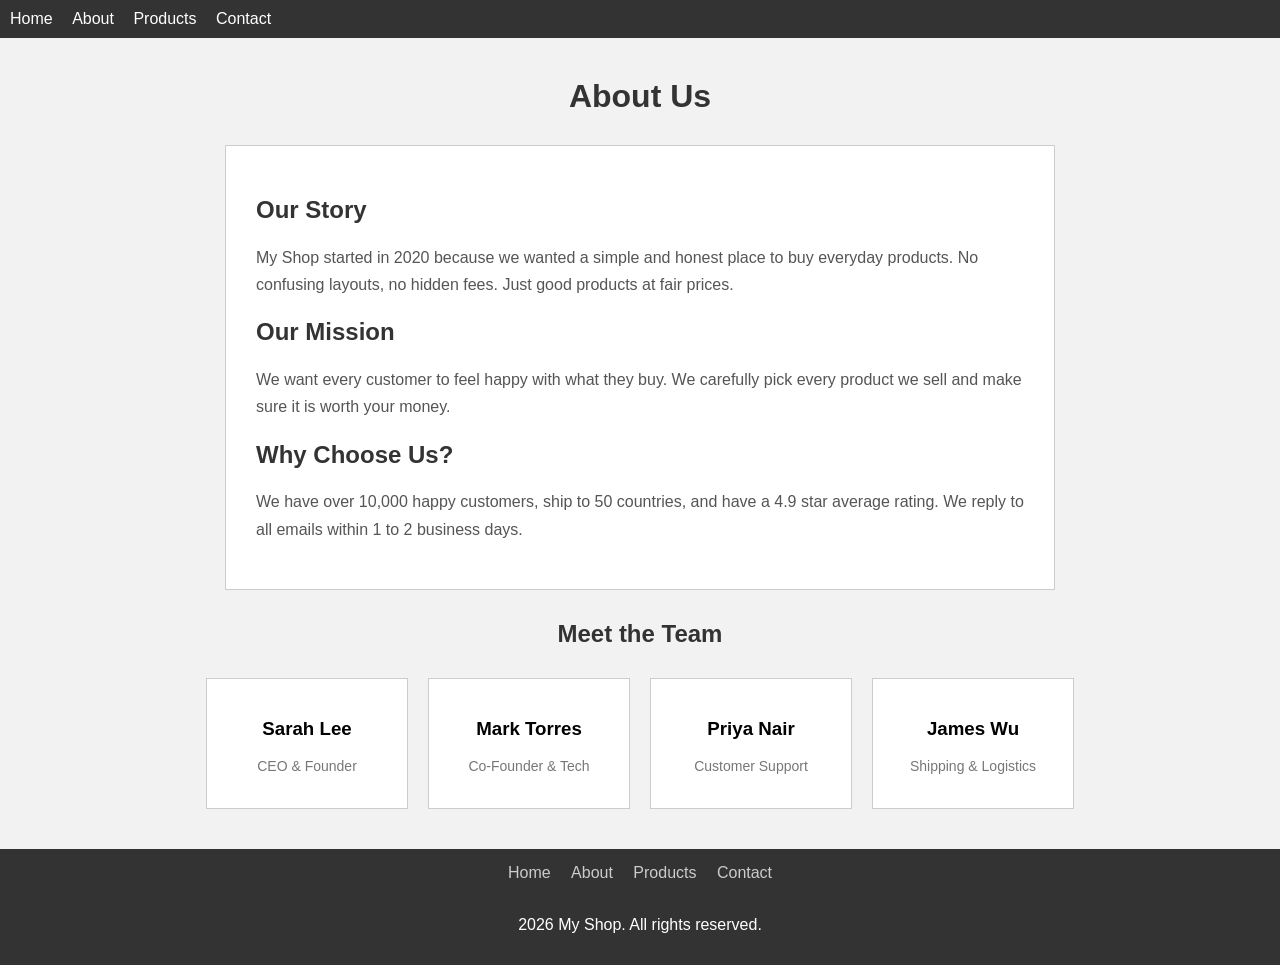
==== about.html @ c324acf4 "Project Start Starting html files for the group project" ====
<!DOCTYPE html>
<html>
<head>
  <title>My Shop - About</title>
  <style>
    body {
      font-family: Arial, sans-serif;
      background-color: #f2f2f2;
      margin: 0;
      padding: 0;
    }

    nav {
      background-color: #333;
      padding: 10px;
    }

    nav a {
      color: white;
      text-decoration: none;
      margin-right: 15px;
      font-size: 16px;
    }

    nav a:hover {
      text-decoration: underline;
    }

    h1 {
      text-align: center;
      margin-top: 40px;
      color: #333;
    }

    .content {
      background-color: white;
      border: 1px solid #ccc;
      padding: 30px;
      margin: 30px auto;
      width: 60%;
    }

    .content h2 {
      color: #333;
      margin-top: 20px;
    }

    .content p {
      color: #555;
      line-height: 1.7;
    }

    .team {
      display: flex;
      justify-content: center;
      gap: 20px;
      margin: 30px;
      flex-wrap: wrap;
    }

    .team-member {
      background-color: white;
      border: 1px solid #ccc;
      padding: 20px;
      width: 160px;
      text-align: center;
    }

    .team-member p {
      color: #777;
      font-size: 14px;
    }

    footer {
      background-color: #333;
      color: white;
      text-align: center;
      padding: 15px;
      margin-top: 40px;
    }

    footer a {
      color: #ccc;
      text-decoration: none;
      margin: 0 8px;
    }
  </style>
</head>
<body>

  <!-- Navigation -->
  <nav>
    <a href="index.html">Home</a>
    <a href="about.html">About</a>
    <a href="products.html">Products</a>
    <a href="contact.html">Contact</a>
  </nav>

  <h1>About Us</h1>

  <!-- About text -->
  <div class="content">
    <h2>Our Story</h2>
    <p>My Shop started in 2020 because we wanted a simple and honest place to buy everyday products. No confusing layouts, no hidden fees. Just good products at fair prices.</p>

    <h2>Our Mission</h2>
    <p>We want every customer to feel happy with what they buy. We carefully pick every product we sell and make sure it is worth your money.</p>

    <h2>Why Choose Us?</h2>
    <p>We have over 10,000 happy customers, ship to 50 countries, and have a 4.9 star average rating. We reply to all emails within 1 to 2 business days.</p>
  </div>

  <!-- Team section -->
  <h2 style="text-align: center; color: #333;">Meet the Team</h2>
  <div class="team">
    <div class="team-member">
      <h3>Sarah Lee</h3>
      <p>CEO & Founder</p>
    </div>
    <div class="team-member">
      <h3>Mark Torres</h3>
      <p>Co-Founder & Tech</p>
    </div>
    <div class="team-member">
      <h3>Priya Nair</h3>
      <p>Customer Support</p>
    </div>
    <div class="team-member">
      <h3>James Wu</h3>
      <p>Shipping & Logistics</p>
    </div>
  </div>

  <!-- Footer -->
  <footer>
    <a href="index.html">Home</a>
    <a href="about.html">About</a>
    <a href="products.html">Products</a>
    <a href="contact.html">Contact</a>
    <br><br>
    <p>2026 My Shop. All rights reserved.</p>
  </footer>

</body>
</html>
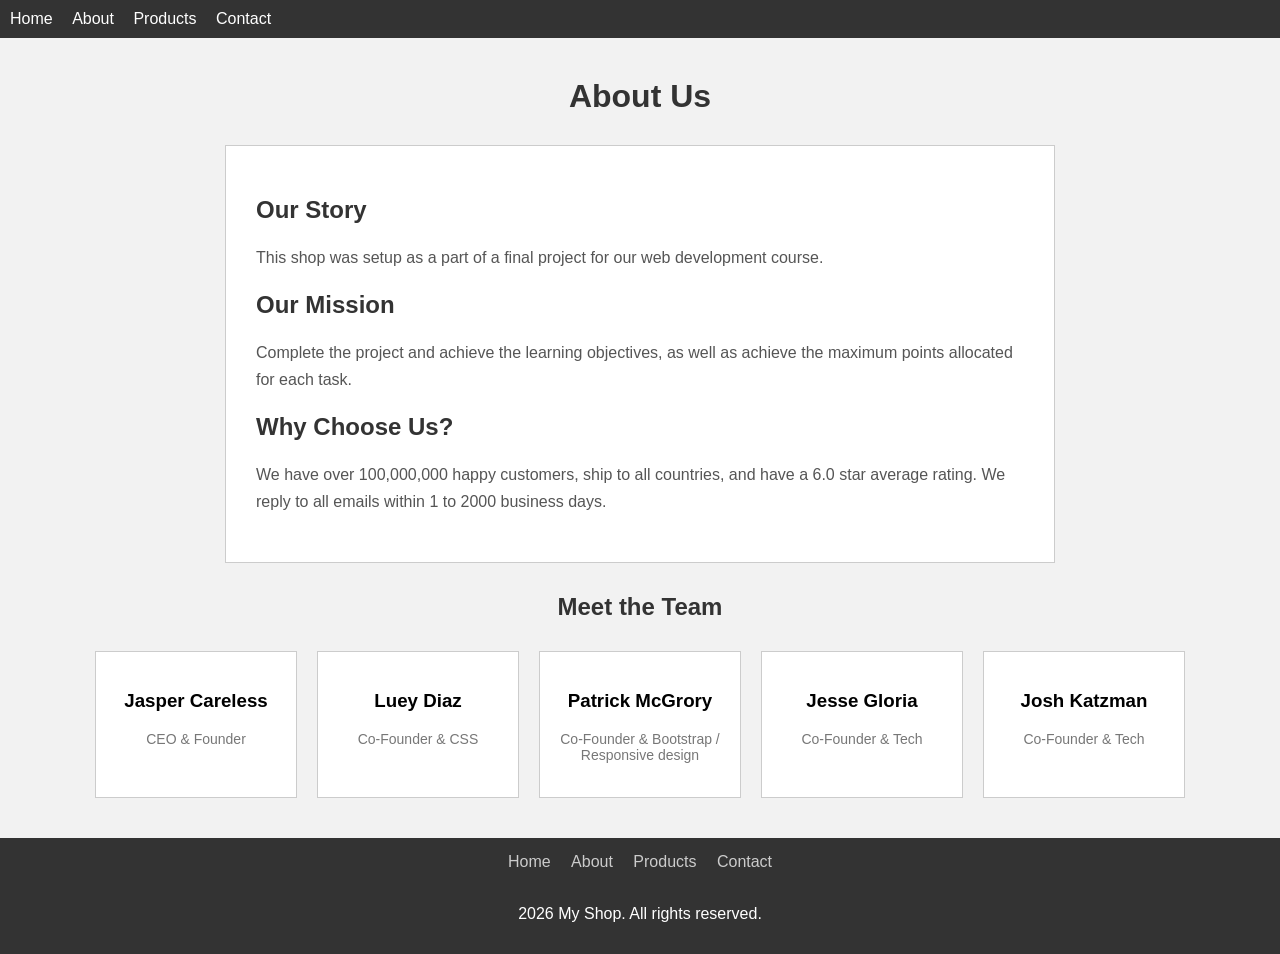
==== commit 8ee20079: "Updated to be funnier and simpler to work on Updated to be a little more funny, as well as including" ====
--- a/about.html
+++ b/about.html
@@ -1,7 +1,7 @@
 <!DOCTYPE html>
 <html>
 <head>
-  <title>My Shop - About</title>
+  <title>Our Shop - About</title>
   <style>
     body {
       font-family: Arial, sans-serif;
@@ -101,33 +101,37 @@
   <!-- About text -->
   <div class="content">
     <h2>Our Story</h2>
-    <p>My Shop started in 2020 because we wanted a simple and honest place to buy everyday products. No confusing layouts, no hidden fees. Just good products at fair prices.</p>
+    <p>This shop was setup as a part of a final project for our web development course.</p>
 
     <h2>Our Mission</h2>
-    <p>We want every customer to feel happy with what they buy. We carefully pick every product we sell and make sure it is worth your money.</p>
+    <p>Complete the project and achieve the learning objectives, as well as achieve the maximum points allocated for each task.</p>
 
     <h2>Why Choose Us?</h2>
-    <p>We have over 10,000 happy customers, ship to 50 countries, and have a 4.9 star average rating. We reply to all emails within 1 to 2 business days.</p>
+    <p>We have over 100,000,000 happy customers, ship to all countries, and have a 6.0 star average rating. We reply to all emails within 1 to 2000 business days.</p>
   </div>
 
   <!-- Team section -->
   <h2 style="text-align: center; color: #333;">Meet the Team</h2>
   <div class="team">
     <div class="team-member">
-      <h3>Sarah Lee</h3>
+      <h3>Jasper Careless</h3>
       <p>CEO & Founder</p>
     </div>
     <div class="team-member">
-      <h3>Mark Torres</h3>
+      <h3>Luey Diaz</h3>
+      <p>Co-Founder & CSS</p>
+    </div>
+    <div class="team-member">
+      <h3>Patrick McGrory</h3>
+      <p>Co-Founder & Bootstrap / Responsive design</p>
+    </div>
+    <div class="team-member">
+      <h3>Jesse Gloria</h3>
       <p>Co-Founder & Tech</p>
     </div>
     <div class="team-member">
-      <h3>Priya Nair</h3>
-      <p>Customer Support</p>
-    </div>
-    <div class="team-member">
-      <h3>James Wu</h3>
-      <p>Shipping & Logistics</p>
+      <h3>Josh Katzman</h3>
+      <p>Co-Founder & Tech</p>
     </div>
   </div>
 
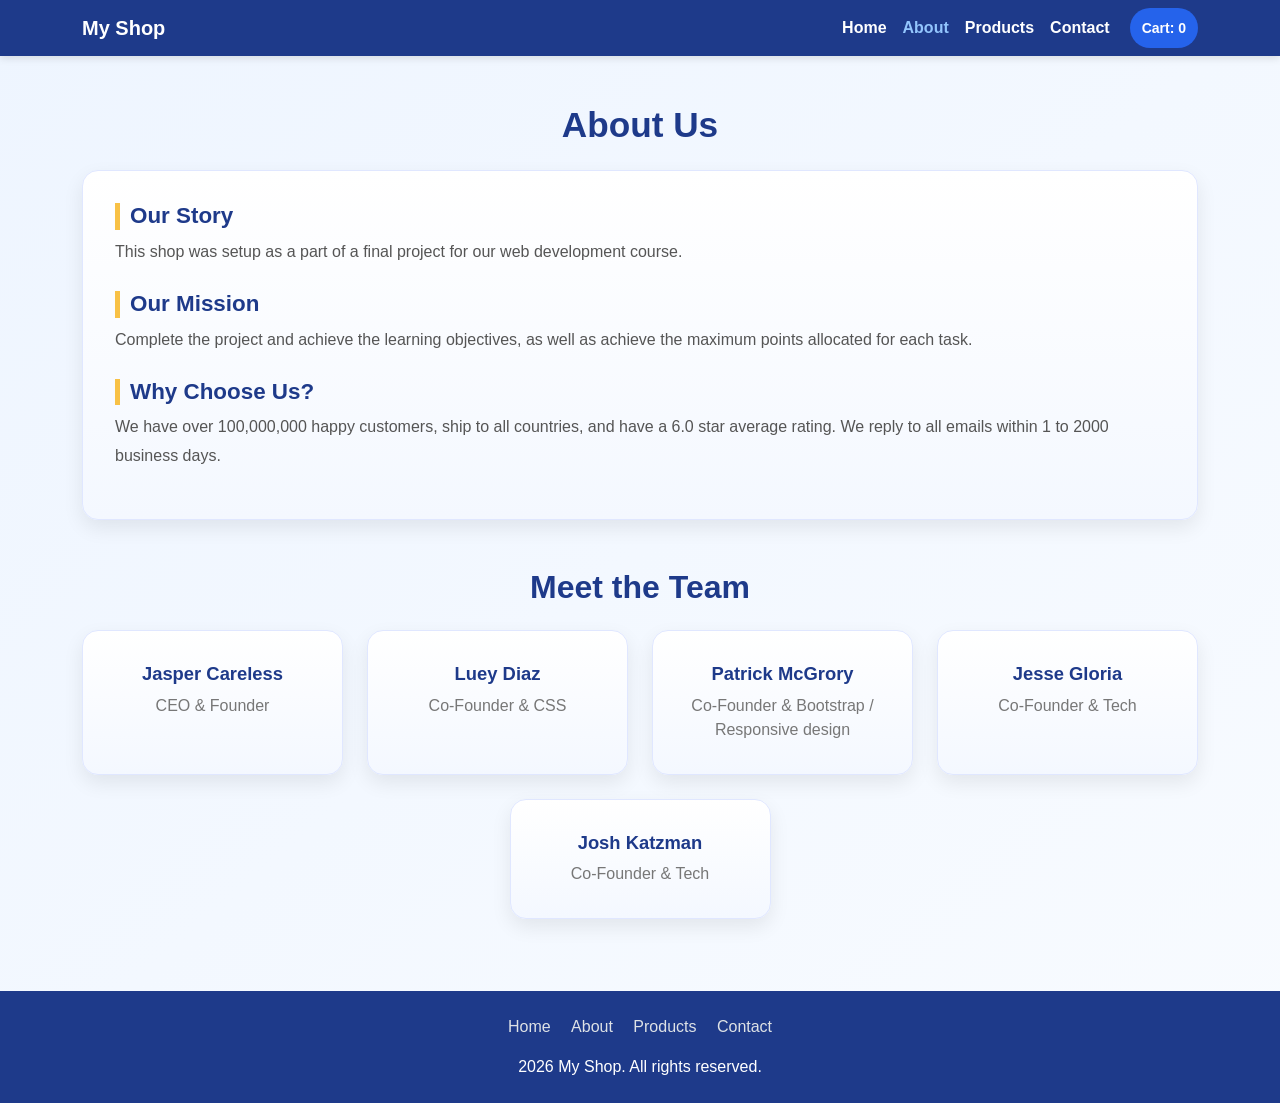
==== commit 3603fc04: "Add files via upload Here is my js and css with additional tweaks to the html." ====
--- a/about.html
+++ b/about.html
@@ -1,149 +1,114 @@
 <!DOCTYPE html>
-<html>
+<html lang="en">
 <head>
+  <meta charset="UTF-8" />
+  <meta name="viewport" content="width=device-width, initial-scale=1.0" />
   <title>Our Shop - About</title>
-  <style>
-    body {
-      font-family: Arial, sans-serif;
-      background-color: #f2f2f2;
-      margin: 0;
-      padding: 0;
-    }
 
-    nav {
-      background-color: #333;
-      padding: 10px;
-    }
-
-    nav a {
-      color: white;
-      text-decoration: none;
-      margin-right: 15px;
-      font-size: 16px;
-    }
-
-    nav a:hover {
-      text-decoration: underline;
-    }
-
-    h1 {
-      text-align: center;
-      margin-top: 40px;
-      color: #333;
-    }
-
-    .content {
-      background-color: white;
-      border: 1px solid #ccc;
-      padding: 30px;
-      margin: 30px auto;
-      width: 60%;
-    }
-
-    .content h2 {
-      color: #333;
-      margin-top: 20px;
-    }
-
-    .content p {
-      color: #555;
-      line-height: 1.7;
-    }
-
-    .team {
-      display: flex;
-      justify-content: center;
-      gap: 20px;
-      margin: 30px;
-      flex-wrap: wrap;
-    }
-
-    .team-member {
-      background-color: white;
-      border: 1px solid #ccc;
-      padding: 20px;
-      width: 160px;
-      text-align: center;
-    }
-
-    .team-member p {
-      color: #777;
-      font-size: 14px;
-    }
-
-    footer {
-      background-color: #333;
-      color: white;
-      text-align: center;
-      padding: 15px;
-      margin-top: 40px;
-    }
-
-    footer a {
-      color: #ccc;
-      text-decoration: none;
-      margin: 0 8px;
-    }
-  </style>
+  <!-- Bootstrap -->
+  <link
+    href="https://cdn.jsdelivr.net/npm/bootstrap@5.3.3/dist/css/bootstrap.min.css"
+    rel="stylesheet"
+  />
+  <link rel="stylesheet" href="styles.css" />
 </head>
 <body>
 
-  <!-- Navigation -->
-  <nav>
+  <nav class="navbar navbar-expand-lg custom-navbar">
+    <div class="container">
+      <a class="navbar-brand" href="index.html">My Shop</a>
+      <button class="navbar-toggler bg-light" type="button" data-bs-toggle="collapse" data-bs-target="#mainNav">
+        <span class="navbar-toggler-icon"></span>
+      </button>
+
+      <div class="collapse navbar-collapse" id="mainNav">
+        <div class="navbar-nav ms-auto">
+          <a class="nav-link" href="index.html">Home</a>
+          <a class="nav-link" href="about.html">About</a>
+          <a class="nav-link" href="products.html">Products</a>
+          <a class="nav-link" href="contact.html">Contact</a> 
+          <a href="cart.html" id="cart-count" class="cart-badge">Cart: 0</a>
+        </div>
+      </div>
+    </div>
+  </nav>
+
+  <div class="container py-5">
+    <h1 class="page-title text-center mb-4">About Us</h1>
+
+    <div class="content-box mx-auto">
+      <h2>Our Story</h2>
+      <p>This shop was setup as a part of a final project for our web development course.</p>
+
+      <h2>Our Mission</h2>
+      <p>Complete the project and achieve the learning objectives, as well as achieve the maximum points allocated for each task.</p>
+
+      <h2>Why Choose Us?</h2>
+      <p>We have over 100,000,000 happy customers, ship to all countries, and have a 6.0 star average rating. We reply to all emails within 1 to 2000 business days.</p>
+    </div>
+  </div>
+
+  <div class="container pb-5">
+    <h2 class="text-center team-title mb-4">Meet the Team</h2>
+    <div class="row g-4 justify-content-center">
+      <div class="col-sm-6 col-md-4 col-lg-3">
+        <div class="card team-card text-center p-3">
+          <div class="card-body">
+            <h3>Jasper Careless</h3>
+            <p>CEO & Founder</p>
+          </div>
+        </div>
+      </div>
+
+      <div class="col-sm-6 col-md-4 col-lg-3">
+        <div class="card team-card text-center p-3">
+          <div class="card-body">
+            <h3>Luey Diaz</h3>
+            <p>Co-Founder & CSS</p>
+          </div>
+        </div>
+      </div>
+
+      <div class="col-sm-6 col-md-4 col-lg-3">
+        <div class="card team-card text-center p-3">
+          <div class="card-body">
+            <h3>Patrick McGrory</h3>
+            <p>Co-Founder & Bootstrap / Responsive design</p>
+          </div>
+        </div>
+      </div>
+
+      <div class="col-sm-6 col-md-4 col-lg-3">
+        <div class="card team-card text-center p-3">
+          <div class="card-body">
+            <h3>Jesse Gloria</h3>
+            <p>Co-Founder & Tech</p>
+          </div>
+        </div>
+      </div>
+
+      <div class="col-sm-6 col-md-4 col-lg-3">
+        <div class="card team-card text-center p-3">
+          <div class="card-body">
+            <h3>Josh Katzman</h3>
+            <p>Co-Founder & Tech</p>
+          </div>
+        </div>
+      </div>
+    </div>
+  </div>
+
+  <footer class="text-center py-4 mt-4">
     <a href="index.html">Home</a>
     <a href="about.html">About</a>
     <a href="products.html">Products</a>
     <a href="contact.html">Contact</a>
-  </nav>
-
-  <h1>About Us</h1>
-
-  <!-- About text -->
-  <div class="content">
-    <h2>Our Story</h2>
-    <p>This shop was setup as a part of a final project for our web development course.</p>
-
-    <h2>Our Mission</h2>
-    <p>Complete the project and achieve the learning objectives, as well as achieve the maximum points allocated for each task.</p>
-
-    <h2>Why Choose Us?</h2>
-    <p>We have over 100,000,000 happy customers, ship to all countries, and have a 6.0 star average rating. We reply to all emails within 1 to 2000 business days.</p>
-  </div>
-
-  <!-- Team section -->
-  <h2 style="text-align: center; color: #333;">Meet the Team</h2>
-  <div class="team">
-    <div class="team-member">
-      <h3>Jasper Careless</h3>
-      <p>CEO & Founder</p>
+    <div class="mt-3">
+      <p class="mb-0">2026 My Shop. All rights reserved.</p>
     </div>
-    <div class="team-member">
-      <h3>Luey Diaz</h3>
-      <p>Co-Founder & CSS</p>
-    </div>
-    <div class="team-member">
-      <h3>Patrick McGrory</h3>
-      <p>Co-Founder & Bootstrap / Responsive design</p>
-    </div>
-    <div class="team-member">
-      <h3>Jesse Gloria</h3>
-      <p>Co-Founder & Tech</p>
-    </div>
-    <div class="team-member">
-      <h3>Josh Katzman</h3>
-      <p>Co-Founder & Tech</p>
-    </div>
-  </div>
-
-  <!-- Footer -->
-  <footer>
-    <a href="index.html">Home</a>
-    <a href="about.html">About</a>
-    <a href="products.html">Products</a>
-    <a href="contact.html">Contact</a>
-    <br><br>
-    <p>2026 My Shop. All rights reserved.</p>
   </footer>
 
+  <script src="script.js"></script>
+  <script src="https://cdn.jsdelivr.net/npm/bootstrap@5.3.3/dist/js/bootstrap.bundle.min.js"></script>
 </body>
-</html>
+</html>
--- a/styles.css
+++ b/styles.css
@@ -0,0 +1,414 @@
+:root {
+  --bg: linear-gradient(to bottom right, #eef5ff, #f8fbff);
+  --nav: #1e3a8a;
+  --nav-hover: #93c5fd;
+  --btn: #2563eb;
+  --btn-hover: #1e40af;
+  --text-dark: #1e3a8a;
+  --text-body: #555;
+  --text-soft: #777;
+  --card-bg: linear-gradient(180deg, #ffffff, #f4f8ff);
+  --card-border: #e0e7ff;
+  --success-bg: #d1e7dd;
+  --success-border: #badbcc;
+  --success-text: #0f5132;
+  --shadow: 0 8px 20px rgba(0, 0, 0, 0.08);
+  --shadow-hover: 0 12px 26px rgba(0, 0, 0, 0.12);
+  --radius-lg: 16px;
+  --radius-md: 8px;
+}
+
+html {
+  scroll-behavior: smooth;
+}
+
+body {
+  font-family: Arial, sans-serif;
+  background: var(--bg);
+  color: #222;
+}
+
+/* Navbar */
+.custom-navbar,
+footer {
+  background-color: var(--nav);
+  color: white;
+}
+
+.custom-navbar {
+  box-shadow: 0 2px 8px rgba(0, 0, 0, 0.12);
+}
+
+.navbar-brand,
+.nav-link {
+  color: white !important;
+  font-weight: 600;
+}
+
+.nav-link:hover,
+.nav-link.active-link,
+footer a:hover {
+  color: var(--nav-hover) !important;
+}
+
+footer a {
+  color: #dee2e6;
+  text-decoration: none;
+  margin: 0 8px;
+}
+
+/* Shared text */
+.page-title,
+.team-title {
+  color: var(--text-dark);
+  font-weight: 700;
+}
+
+.page-title {
+  font-size: 2.2rem;
+}
+
+.page-subtitle,
+.content-box p,
+.contact-box p,
+.hero-box p {
+  color: var(--text-body);
+}
+
+/* Shared card styles */
+.hero-box,
+.content-box,
+.form-box,
+.contact-box,
+.team-card,
+.product-card,
+.feature-card,
+.cart-page-box,
+.checkout-box {
+  background: var(--card-bg);
+  border: 1px solid var(--card-border);
+  border-radius: var(--radius-lg);
+  box-shadow: var(--shadow);
+  transition: transform 0.25s ease, box-shadow 0.25s ease, background-color 0.25s ease;
+}
+
+.hero-box:hover,
+.content-box:hover,
+.form-box:hover,
+.contact-box:hover,
+.team-card:hover,
+.product-card:hover,
+.feature-card:hover {
+  transform: translateY(-4px);
+  box-shadow: var(--shadow-hover);
+}
+
+/* Section-specific spacing */
+.hero-box,
+.content-box,
+.form-box,
+.contact-box,
+.cart-page-box,
+.checkout-box {
+  padding: 2rem;
+}
+
+.hero-box {
+  padding: 3rem 2rem;
+}
+
+.team-card,
+.product-card,
+.feature-card {
+  height: 100%;
+}
+
+/* Headings inside cards */
+.hero-box h2,
+.feature-card h3,
+.team-card h3,
+.product-card h3,
+.contact-box h2,
+.content-box h2 {
+  color: var(--text-dark);
+  font-weight: 700;
+}
+
+.hero-box h2 {
+  margin-bottom: 1rem;
+}
+
+.feature-card h3 {
+  font-size: 1.25rem;
+}
+
+.team-card h3 {
+  font-size: 1.15rem;
+}
+
+.product-card h3 {
+  font-size: 1.2rem;
+}
+
+.contact-box h2 {
+  font-size: 1.5rem;
+  margin-bottom: 1rem;
+}
+
+.content-box h2 {
+  border-left: 5px solid #f8c146;
+  padding-left: 10px;
+  margin-top: 1.5rem;
+  font-size: 1.4rem;
+}
+
+.content-box h2:first-child {
+  margin-top: 0;
+}
+
+/* Paragraph/details */
+.hero-box p {
+  line-height: 1.7;
+}
+
+.content-box p {
+  line-height: 1.8;
+}
+
+.team-card p,
+.product-card p {
+  color: var(--text-soft);
+  margin-bottom: 0;
+}
+
+.product-card p {
+  font-size: 0.95rem;
+  min-height: 48px;
+}
+
+.feature-card p {
+  color: #666;
+  margin-bottom: 0;
+}
+
+/* Buttons */
+.shop-btn,
+.cart-btn,
+.send-btn,
+.clear-cart-btn,
+.remove-btn {
+  border: none;
+  font-weight: 600;
+  transition: 0.3s ease;
+}
+
+.shop-btn,
+.cart-btn,
+.send-btn {
+  background-color: var(--btn);
+  color: white;
+}
+
+.shop-btn:hover,
+.cart-btn:hover,
+.send-btn:hover {
+  background-color: var(--btn-hover);
+  color: white;
+  transform: translateY(-2px);
+}
+
+.cart-btn,
+.send-btn,
+.clear-cart-btn {
+  width: 100%;
+}
+
+.cart-btn,
+.send-btn,
+.clear-cart-btn {
+  padding: 10px 12px;
+  border-radius: var(--radius-md);
+}
+
+.send-btn {
+  padding: 12px;
+}
+
+.shop-btn {
+  display: inline-block;
+  text-decoration: none;
+  padding: 12px 24px;
+  border-radius: var(--radius-md);
+}
+
+.remove-btn {
+  background-color: #dc2626;
+  color: white;
+  padding: 7px 12px;
+  border-radius: var(--radius-md);
+  font-size: 14px;
+}
+
+.remove-btn:hover {
+  background-color: #b91c1c;
+}
+
+.clear-cart-btn {
+  background-color: #6b7280;
+  color: white;
+}
+
+.clear-cart-btn:hover {
+  background-color: #4b5563;
+}
+
+/* Forms */
+.form-label {
+  font-weight: 700;
+  color: var(--text-dark);
+}
+
+.form-control,
+.form-select {
+  border-radius: var(--radius-md);
+  padding: 10px 12px;
+}
+
+.form-control:focus,
+.form-select:focus {
+  border-color: #86b7fe;
+  box-shadow: 0 0 0 3px rgba(13, 110, 253, 0.15);
+}
+
+#success {
+  display: none;
+  background-color: var(--success-bg);
+  border: 1px solid var(--success-border);
+  padding: 12px;
+  margin-top: 15px;
+  text-align: center;
+  color: var(--success-text);
+  border-radius: var(--radius-md);
+  font-weight: 600;
+}
+
+/* Product/cart details */
+.price,
+.cart-price {
+  font-weight: 700;
+  color: var(--text-dark);
+}
+
+.price {
+  font-size: 1.4rem;
+  margin: 12px 0;
+}
+
+.cart-price {
+  margin-bottom: 8px;
+}
+
+#cart-message {
+  display: none;
+  text-align: center;
+  background: linear-gradient(135deg, #fff3cd, #fff8df);
+  color: #856404;
+  padding: 12px;
+  margin: 10px auto 25px;
+  max-width: 420px;
+  border: 1px solid #ffe69c;
+  border-radius: 10px;
+  font-weight: 600;
+}
+
+.cart-badge {
+  margin-left: 12px;
+  padding: 6px 12px;
+  background-color: var(--btn);
+  color: white;
+  font-size: 14px;
+  font-weight: 600;
+  border-radius: 20px;
+  display: inline-flex;
+  align-items: center;
+  text-decoration: none;
+  transition: 0.3s ease;
+}
+
+.cart-badge:hover {
+  background-color: var(--btn-hover);
+  color: white;
+  cursor: pointer;
+}
+
+.cart-item-row,
+.summary-row {
+  display: flex;
+  justify-content: space-between;
+  align-items: center;
+}
+
+.cart-item-row {
+  gap: 20px;
+  padding: 16px 0;
+  border-bottom: 1px solid #e5e7eb;
+}
+
+.cart-item-row:last-child {
+  border-bottom: none;
+}
+
+.cart-item-right {
+  text-align: right;
+}
+
+.summary-row {
+  padding: 10px 0;
+  color: #374151;
+}
+
+.total-row {
+  border-top: 1px solid #dbeafe;
+  margin-top: 10px;
+  padding-top: 16px;
+  font-size: 1.1rem;
+  font-weight: 700;
+  color: var(--text-dark);
+}
+
+/* Reveal animation */
+.reveal {
+  opacity: 0;
+  transform: translateY(18px);
+}
+
+.reveal.show {
+  opacity: 1;
+  transform: translateY(0);
+  transition: opacity 0.6s ease, transform 0.6s ease;
+}
+
+/* Responsive */
+@media (max-width: 768px) {
+  .page-title {
+    font-size: 1.9rem;
+  }
+
+  .hero-box,
+  .content-box,
+  .form-box,
+  .contact-box,
+  .cart-page-box,
+  .checkout-box {
+    padding: 1.5rem;
+  }
+
+  .cart-item-row {
+    flex-direction: column;
+    align-items: flex-start;
+  }
+
+  .cart-item-right {
+    text-align: left;
+  }
+}
